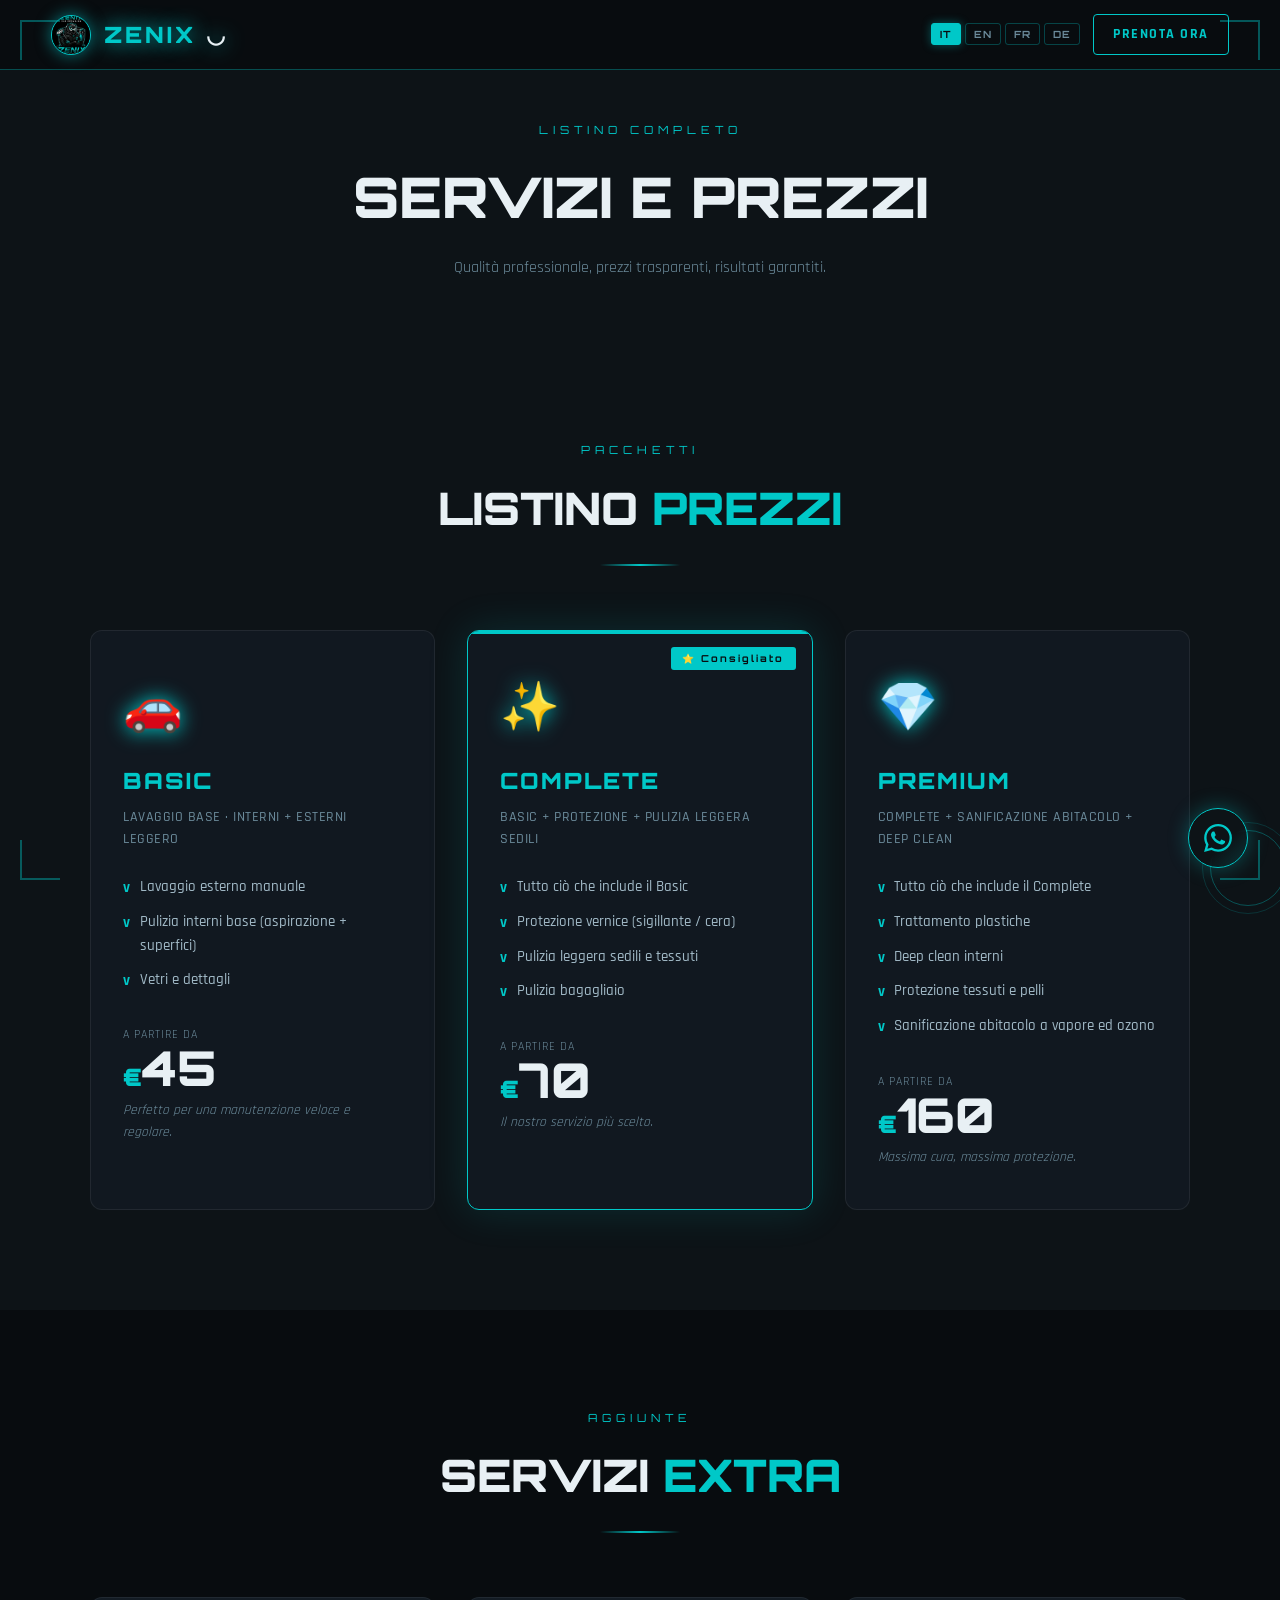
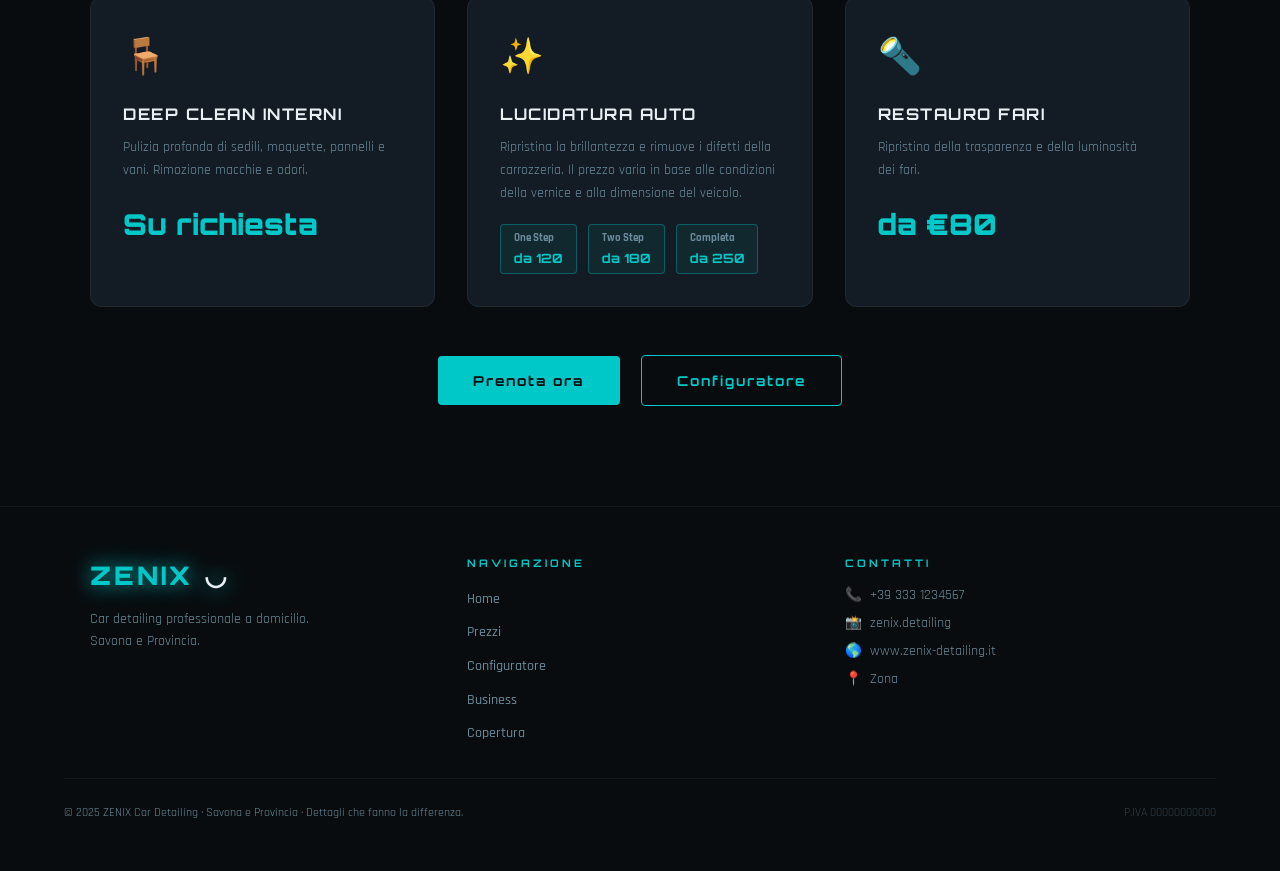
==== services.html @ 577ff181 "Add files via upload" ====
<!DOCTYPE html>
<html lang="it" id="html-root">
<head>
<meta charset="UTF-8">
<meta name="viewport" content="width=device-width, initial-scale=1.0">
<meta name="description" content="Pacchetti Basic Complete Premium di car detailing a domicilio. Lucidatura, deep clean, restauro fari.">
<title>Servizi Car Detailing &ndash; Zenix Savona</title>

<link rel="preconnect" href="https://fonts.googleapis.com">
<link rel="preconnect" href="https://fonts.gstatic.com" crossorigin>
<link href="https://fonts.googleapis.com/css2?family=Orbitron:wght@400;700;900&family=Rajdhani:wght@400;500;600;700&display=swap" rel="stylesheet">

<link rel="stylesheet" href="style.css">
</head>
<body>

<canvas id="particles"></canvas>

<!-- Mobile menu -->
<div class="mob-menu" id="mob-menu" role="dialog" aria-modal="true">
  <div class="mob-menu-grid"></div>
  <div class="mob-scanline"></div>
  <div class="mob-menu-corner tl"></div><div class="mob-menu-corner tr"></div>
  <div class="mob-menu-corner bl"></div><div class="mob-menu-corner br"></div>
  <ul class="mob-nav">
    <li><a href="index.html" class="" onclick="navTo(event,'index.html',closeMobMenu)"><span class="mn-icon">&#127968;</span><span data-i18n="nav_home">Home</span></a></li>
    <li><a href="services.html" class="active-page" onclick="navTo(event,'services.html',closeMobMenu)"><span class="mn-icon">&#128663;</span><span data-i18n="nav_prezzi">Servizi</span></a></li>
    <li><a href="configurator.html" class="" onclick="navTo(event,'configurator.html',closeMobMenu)"><span class="mn-icon">&#129714;</span><span data-i18n="nav_cfg">Configuratore</span></a></li>
    <li><a href="business.html" class="" onclick="navTo(event,'business.html',closeMobMenu)"><span class="mn-icon">&#127976;</span><span data-i18n="nav_biz">Business</span></a></li>
    <li><a href="coverage.html" class="" onclick="navTo(event,'coverage.html',closeMobMenu)"><span class="mn-icon">&#128225;</span><span data-i18n="nav_cov">Copertura</span></a></li>    <li><a href="index.html#prenota" onclick="closeMobMenu()"><span class="mn-icon">&#128197;</span><span data-i18n="nav_prenota">Prenota</span></a></li>
  </ul>
</div>

<!-- WhatsApp float -->
<div class="wa-float" id="wa-float">
  <div class="wa-card" id="wa-card">
    <div class="wa-card-title" data-i18n="wa_title">&#128172; Richiedi Preventivo</div>
    <div class="wa-card-item"><span class="icon">&#9889;</span> <span data-i18n="wa_item1">Risposta entro pochi minuti</span></div>
    <div class="wa-card-item"><span class="icon">&#128205;</span> <span data-i18n="wa_item2">Servizio a domicilio</span></div>
    <div class="wa-card-item"><span class="icon">&#128737;</span> <span data-i18n="wa_item3">Professionisti certificati</span></div>
    <button class="wa-card-cta" onclick="openWhatsApp()" data-i18n="wa_cta">APRI WHATSAPP</button>
  </div>
  <div class="wa-ring wa-ring-1"></div>
  <div class="wa-ring wa-ring-2"></div>
  <div class="wa-btn" id="wa-btn" onclick="openWhatsApp()" title="WhatsApp">
    <svg viewBox="0 0 24 24"><path d="M17.472 14.382c-.297-.149-1.758-.867-2.03-.967-.273-.099-.471-.148-.67.15-.197.297-.767.966-.94 1.164-.173.199-.347.223-.644.075-.297-.15-1.255-.463-2.39-1.475-.883-.788-1.48-1.761-1.653-2.059-.173-.297-.018-.458.13-.606.134-.133.298-.347.446-.52.149-.174.198-.298.298-.497.099-.198.05-.371-.025-.52-.075-.149-.669-1.612-.916-2.207-.242-.579-.487-.5-.669-.51-.173-.008-.371-.01-.57-.01-.198 0-.52.074-.792.372-.272.297-1.04 1.016-1.04 2.479 0 1.462 1.065 2.875 1.213 3.074.149.198 2.096 3.2 5.077 4.487.709.306 1.262.489 1.694.625.712.227 1.36.195 1.871.118.571-.085 1.758-.719 2.006-1.413.248-.694.248-1.289.173-1.413-.074-.124-.272-.198-.57-.347m-5.421 7.403h-.004a9.87 9.87 0 01-5.031-1.378l-.361-.214-3.741.982.998-3.648-.235-.374a9.86 9.86 0 01-1.51-5.26c.001-5.45 4.436-9.884 9.888-9.884 2.64 0 5.122 1.03 6.988 2.898a9.825 9.825 0 012.893 6.994c-.003 5.45-4.437 9.884-9.885 9.884m8.413-18.297A11.815 11.815 0 0012.05 0C5.495 0 .16 5.335.157 11.892c0 2.096.547 4.142 1.588 5.945L.057 24l6.305-1.654a11.882 11.882 0 005.683 1.448h.005c6.554 0 11.89-5.335 11.893-11.893a11.821 11.821 0 00-3.48-8.413Z"/></svg>
  </div>
</div>

<!-- Page transition -->
<div class="page-transition" id="page-transition"></div>

<!-- Admin secret modal -->
<div class="admin-modal-overlay" id="admin-modal">
  <div class="admin-modal-wrap"><div class="admin-modal">
    <button class="admin-modal-close" onclick="closeAdminModal()">&#x2715;</button>
    <h3 data-i18n="admin_modal_title">Area Riservata</h3>
    <p data-i18n="admin_modal_desc">Inserisci la password per accedere.</p>
    <input type="password" id="admin-pwd-input" data-i18n-ph="admin_modal_pwd" placeholder="Password"
      onkeydown="if(event.key==='Enter')checkAdminPwd()">
    <div class="admin-modal-btns">
      <button class="btn-primary" onclick="checkAdminPwd()" data-i18n="admin_modal_btn">ACCEDI</button>
      <button class="btn-outline" onclick="closeAdminModal()" data-i18n="admin_modal_cancel">Annulla</button>
    </div>
  </div></div>
</div>

<!-- Nav -->
<nav id="navbar">
  <div style="display:flex;align-items:center;gap:.5rem;flex-shrink:0">
    <img src="[data-uri]" class="nav-mascot" alt="Zenix">
    <a href="index.html" class="nav-logo" onclick="navTo(event,'index.html')">ZENIX<span> &#9697;</span></a>
  </div>
  <div class="nav-right">
    <div class="lang-selector">
      <button class="lang-btn" onclick="setLang('it')" id="lang-it">IT</button>
      <button class="lang-btn" onclick="setLang('en')" id="lang-en">EN</button>
      <button class="lang-btn" onclick="setLang('fr')" id="lang-fr">FR</button>
      <button class="lang-btn" onclick="setLang('de')" id="lang-de">DE</button>
    </div>
    <button class="hamburger" id="hamburger-btn" aria-label="Menu" onclick="toggleMobMenu()">
      <span></span><span></span><span></span>
    </button>
    <a href="index.html#prenota" class="nav-cta" id="nav-book-btn" data-i18n="nav_book_btn">Prenota</a>
  </div>
</nav>
<section class="page-hero"><div>
  <p class="section-eyebrow" data-i18n="svc_hero_eyebrow">Listino Completo</p>
  <h1 class="page-hero-title" data-i18n="svc_hero_title">SERVIZI <span>&amp; PREZZI</span></h1>
  <p class="page-hero-sub" data-i18n="svc_hero_sub">Qualita professionale, prezzi trasparenti, risultati garantiti.</p>
</div></section>
<section style="background:var(--dark);position:relative;z-index:1;padding:100px 5%">
  <div class="section-header reveal"><p class="section-eyebrow" data-i18n="sec_packages">Pacchetti</p>
    <h2 class="section-title" data-i18n="sec_listino">LISTINO <span>PREZZI</span></h2><div class="section-line"></div></div>
  <div class="packages-grid">
    <div class="pkg-card reveal"><span class="pkg-icon">🚗</span>
      <div class="pkg-name" data-i18n="pkg_name_basic">BASIC</div>
      <div class="pkg-desc" data-i18n="pkg_desc_basic">Lavaggio base</div>
      <ul class="pkg-features">
        <li data-i18n="pkg_feat_basic_1">Lavaggio esterno manuale</li>
        <li data-i18n="pkg_feat_basic_2">Pulizia interni base</li>
        <li data-i18n="pkg_feat_basic_3">Vetri e dettagli</li>
      </ul>
      <div class="pkg-from" data-i18n="pkg_from">A partire da</div>
      <div class="pkg-price"><span>€</span>45</div>
      <div class="pkg-tagline" data-i18n="pkg_tagline_basic">Manutenzione veloce e regolare.</div>
    </div>
    <div class="pkg-card featured reveal"><span class="feat-badge" data-i18n="pkg_badge_featured">Consigliato</span>
      <span class="pkg-icon">✨</span>
      <div class="pkg-name" data-i18n="pkg_name_complete">COMPLETE</div>
      <div class="pkg-desc" data-i18n="pkg_desc_complete">Basic + Protezione + Sedili</div>
      <ul class="pkg-features">
        <li data-i18n="pkg_feat_complete_1">Tutto il Basic</li>
        <li data-i18n="pkg_feat_complete_2">Protezione vernice</li>
        <li data-i18n="pkg_feat_complete_3">Pulizia sedili leggera</li>
        <li data-i18n="pkg_feat_complete_4">Pulizia bagagliaio</li>
      </ul>
      <div class="pkg-from" data-i18n="pkg_from">A partire da</div>
      <div class="pkg-price"><span>€</span>70</div>
      <div class="pkg-tagline" data-i18n="pkg_tagline_complete">Il piu scelto.</div>
    </div>
    <div class="pkg-card reveal"><span class="pkg-icon">💎</span>
      <div class="pkg-name" data-i18n="pkg_name_premium">PREMIUM</div>
      <div class="pkg-desc" data-i18n="pkg_desc_premium">Complete + Deep clean + Ozono</div>
      <ul class="pkg-features">
        <li data-i18n="pkg_feat_premium_1">Tutto il Complete</li>
        <li data-i18n="pkg_feat_premium_2">Trattamento plastiche</li>
        <li data-i18n="pkg_feat_premium_3">Deep clean interni</li>
        <li data-i18n="pkg_feat_premium_4">Protezione tessuti e pelli</li>
        <li data-i18n="pkg_feat_premium_5">Sanificazione ozono</li>
      </ul>
      <div class="pkg-from" data-i18n="pkg_from">A partire da</div>
      <div class="pkg-price"><span>€</span>160</div>
      <div class="pkg-tagline" data-i18n="pkg_tagline_premium">Massima cura, massima protezione.</div>
    </div>
  </div>
</section>
<section style="background:var(--black);position:relative;z-index:1;padding:100px 5%">
  <div class="section-header reveal"><p class="section-eyebrow" data-i18n="sec_extras">Aggiunte</p>
    <h2 class="section-title" data-i18n="sec_extra_title">SERVIZI <span>EXTRA</span></h2><div class="section-line"></div></div>
  <div class="extras-grid">
    <div class="extra-card reveal"><span class="extra-icon">🪑</span>
      <div class="extra-name" data-i18n="extra_card_name_deep">DEEP CLEAN INTERNI</div>
      <div class="extra-desc" data-i18n="extra_card_desc_deep">Pulizia profonda sedili, moquette, pannelli. Rimozione macchie e odori.</div>
      <div class="extra-price-single" data-i18n="extra_card_price_deep">Su richiesta</div>
    </div>
    <div class="extra-card reveal"><span class="extra-icon">✨</span>
      <div class="extra-name" data-i18n="extra_card_name_luc">LUCIDATURA AUTO</div>
      <div class="extra-desc" data-i18n="extra_card_desc_luc">Ripristina brillantezza e rimuove difetti carrozzeria.</div>
      <div class="extra-tiers">
        <div class="tier-pill"><span class="tier-label" data-i18n="extra_tier_one">One Step</span>da 120</div>
        <div class="tier-pill"><span class="tier-label" data-i18n="extra_tier_two">Two Step</span>da 180</div>
        <div class="tier-pill"><span class="tier-label" data-i18n="extra_tier_full">Completa</span>da 250</div>
      </div>
    </div>
    <div class="extra-card reveal"><span class="extra-icon">🔦</span>
      <div class="extra-name" data-i18n="extra_card_name_fari">RESTAURO FARI</div>
      <div class="extra-desc" data-i18n="extra_card_desc_fari">Ripristino trasparenza e luminosita dei fari.</div>
      <div class="extra-price-single" style="color:var(--teal)" data-i18n="extra_card_price_fari">da 80</div>
    </div>
  </div>
  <div style="text-align:center;margin-top:3rem">
    <a href="index.html#prenota" class="btn-primary" onclick="navTo(event,'index.html')" data-i18n="nav_book_btn">Prenota Ora</a>
    <a href="configurator.html" class="btn-outline" onclick="navTo(event,'configurator.html')" style="margin-left:1rem" data-i18n="nav_cfg">Configuratore</a>
  </div>
</section>

<footer>
  <div class="footer-inner">
    <div class="footer-brand">
      <a href="index.html" class="nav-logo" id="footer-logo-trigger">ZENIX <span>&#9697;</span></a>
      <p data-i18n="footer_brand_desc">Car detailing professionale a domicilio. Savona e Provincia.</p>
    </div>
    <div class="footer-nav">
      <h4 data-i18n="footer_nav_title">Navigazione</h4>
      <ul>
        <li><a href="index.html"><span data-i18n="nav_home">Home</span></a></li>
        <li><a href="services.html"><span data-i18n="nav_prezzi">Servizi</span></a></li>
        <li><a href="configurator.html"><span data-i18n="nav_cfg">Configuratore</span></a></li>
        <li><a href="business.html"><span data-i18n="nav_biz">Business</span></a></li>
        <li><a href="coverage.html"><span data-i18n="nav_cov">Copertura</span></a></li>      </ul>
    </div>
    <div class="footer-contact">
      <h4 data-i18n="footer_contact_title">Contatti</h4>
      <div class="footer-contact-item">&#128222; <a href="tel:+393331234567">+39 333 1234567</a></div>
      <div class="footer-contact-item">&#128248; <a href="#">zenix.detailing</a></div>
      <div class="footer-contact-item">&#127758; <a href="#">www.zenix-detailing.it</a></div>
      <div class="footer-contact-item">&#128205; <span data-i18n="contact_zona">Savona e Provincia</span></div>
    </div>
  </div>
  <div class="footer-bottom">
    <p class="footer-copy" data-i18n="footer_text">&#169; 2026 <span>ZENIX Car Detailing</span> &middot; Savona e Provincia &middot; Dettagli che fanno la differenza.</p>
    <p style="font-size:.72rem;color:rgba(107,138,154,0.4)">P.IVA 00000000000</p>
  </div>
</footer>
<script src="app.js" defer></script>
<script>
document.addEventListener('DOMContentLoaded', function() {
  zenixInit();
});
</script>
</body>
</html>
---- style.css ----
/* ============================================================
   ZENIX CAR DETAILING — style.css
   Foglio di stile unico per l'intero sito.

   INDICE SEZIONI:
   1. VARIABILI       — palette colori, custom properties
   2. BASE            — reset, body, elementi globali
   3. LAYOUT          — navbar, sezioni, footer, struttura pagina
   4. COMPONENTI      — bottoni, card, form, badge, WhatsApp, menu mobile
   5. ANIMAZIONI      — keyframes e transizioni
   6. HOME            — stili specifici Home (hero, perché-sceglierci, preview)
   7. CONFIGURATORE   — stili specifici del configuratore preventivo
   8. BUSINESS        — stili specifici business partnership
   9. COPERTURA       — stili specifici radar copertura
   10. ADMIN          — stili specifici pannello amministrativo
   11. RESPONSIVE     — media query (sempre per ultimo per la cascata)
   ============================================================ */


/* ============================================================
   SEZIONE 1. VARIABILI
   ============================================================ */
/**
 * variables.css — Design tokens Zenix Car Detailing
 * Palette cyber-luxury: nero profondo + accenti teal/cyan
 */

:root {
  /* ── Colori base ── */
  --black:       #080c0f;
  --dark:        #0d1317;
  --card:        #111820;
  --card2:       #131c24;

  /* ── Teal accent ── */
  --teal:        #00c8c8;
  --teal-dim:    #009999;
  --teal-glow:   rgba(0, 200, 200, 0.18);
  --teal-border: rgba(0, 200, 200, 0.35);

  /* ── Testo ── */
  --white:  #e8f0f4;
  --muted:  #6b8a9a;
  --accent: #00e5ff;
  --gold:   #ffc857;
}


/* ============================================================
   SEZIONE 2. BASE
   ============================================================ */
/**
 * base.css — Reset, body, tipografia base
 */

*, *::before, *::after {
  box-sizing: border-box;
  margin: 0;
  padding: 0;
}

html { scroll-behavior: smooth; }

body {
  background: var(--black);
  color: var(--white);
  font-family: 'Rajdhani', sans-serif;
  font-size: 17px;
  line-height: 1.6;
  overflow-x: hidden;
}

/* Canvas particelle */
#particles {
  position: fixed;
  inset: 0;
  z-index: 0;
  pointer-events: none;
}


/* ============================================================
   SEZIONE 3. LAYOUT
   ============================================================ */
/**
 * layout.css — Navbar, sezioni, footer, struttura pagina
 */

/* ── Navbar ──────────────────────────────────────────────────────────── */
nav {
  position: fixed; top: 0; left: 0; right: 0;
  z-index: 100;
  display: flex; align-items: center; justify-content: space-between;
  padding: 0 4%;
  height: 70px;
  background: rgba(8, 12, 15, 0.88);
  backdrop-filter: blur(14px);
  border-bottom: 1px solid var(--teal-border);
  transition: background .3s;
  box-sizing: border-box;
  gap: .5rem;
}
nav.scrolled { background: rgba(8, 12, 15, 0.98); }

.nav-logo {
  font-family: 'Orbitron', monospace;
  font-size: 1.4rem; font-weight: 900;
  color: var(--teal); letter-spacing: 3px;
  text-shadow: 0 0 20px var(--teal);
  text-decoration: none; flex-shrink: 0;
}
.nav-logo span { color: var(--white); }

.nav-mascot {
  width: 40px; height: 40px;
  border-radius: 50%;
  border: 1.5px solid var(--teal);
  object-fit: cover;
  filter: drop-shadow(0 0 8px rgba(0, 200, 200, 0.6));
  margin-right: .3rem;
}

.nav-right {
  display: flex; align-items: center;
  gap: .4rem; flex-shrink: 0;
}

.lang-selector {
  display: flex; align-items: center;
  gap: .25rem; margin-right: .4rem; flex-shrink: 0;
}
.lang-btn {
  background: transparent;
  border: 1px solid rgba(0, 200, 200, 0.3);
  color: var(--muted);
  font-family: 'Orbitron', monospace;
  font-size: .62rem; font-weight: 700;
  letter-spacing: 1px; padding: .25rem .5rem;
  border-radius: 3px; cursor: pointer;
  transition: all .2s; text-transform: uppercase;
}
.lang-btn:hover, .lang-btn.active {
  background: var(--teal); color: var(--black);
  border-color: var(--teal);
  box-shadow: 0 0 10px rgba(0, 200, 200, 0.4);
}

.nav-cta {
  background: transparent;
  border: 1.5px solid var(--teal);
  color: var(--teal);
  padding: .5rem 1.2rem; border-radius: 4px;
  font-family: 'Rajdhani', sans-serif;
  font-weight: 700; font-size: .9rem;
  letter-spacing: 1.5px; text-transform: uppercase;
  cursor: pointer; transition: all .25s;
  text-decoration: none; display: inline-block;
  white-space: nowrap;
}
.nav-cta:hover {
  background: var(--teal); color: var(--black);
  box-shadow: 0 0 24px var(--teal);
}

/* ── Sezioni ──────────────────────────────────────────────────────────── */
section {
  position: relative; z-index: 1;
  padding: 100px 5%;
}

.section-header { text-align: center; margin-bottom: 4rem; }

.section-eyebrow {
  font-family: 'Orbitron', monospace;
  font-size: .7rem; letter-spacing: 5px;
  color: var(--teal); text-transform: uppercase;
  margin-bottom: .8rem;
}

.section-title {
  font-family: 'Orbitron', monospace;
  font-size: clamp(1.8rem, 4vw, 2.8rem);
  font-weight: 900; color: var(--white);
}
.section-title span { color: var(--teal); }

.section-line {
  width: 80px; height: 2px;
  background: linear-gradient(90deg, transparent, var(--teal), transparent);
  margin: 1.2rem auto 0;
}

/* Page hero (pagine interne) */
.page-hero {
  min-height: 38vh;
  display: flex; align-items: center; justify-content: center;
  text-align: center; padding: 120px 5% 60px;
  background: var(--dark); position: relative; z-index: 1;
}
.page-hero-title {
  font-family: 'Orbitron', monospace;
  font-size: clamp(2rem, 5vw, 3.5rem);
  font-weight: 900; color: var(--white); margin-bottom: .8rem;
}
.page-hero-title span { color: var(--teal); }
.page-hero-sub {
  color: var(--muted); font-size: 1rem;
  max-width: 500px; margin: 0 auto;
}

/* ── Footer ───────────────────────────────────────────────────────────── */
footer {
  background: var(--black);
  border-top: 1px solid rgba(255, 255, 255, 0.05);
  padding: 3rem 5%; position: relative; z-index: 1;
}
.footer-inner {
  max-width: 1100px; margin: 0 auto;
  display: grid;
  grid-template-columns: repeat(auto-fit, minmax(200px, 1fr));
  gap: 2rem; margin-bottom: 2rem;
}
.footer-brand p {
  color: var(--muted); font-size: .85rem;
  line-height: 1.6; max-width: 260px;
}
.footer-nav h4, .footer-contact h4 {
  font-family: 'Orbitron', monospace;
  font-size: .65rem; font-weight: 700;
  letter-spacing: 3px; color: var(--teal);
  text-transform: uppercase; margin-bottom: .8rem;
}
.footer-nav ul { list-style: none; display: flex; flex-direction: column; gap: .4rem; }
.footer-nav ul a {
  color: var(--muted); text-decoration: none;
  font-size: .88rem; font-weight: 500; transition: color .2s;
}
.footer-nav ul a:hover { color: var(--teal); }
.footer-contact-item {
  display: flex; align-items: center; gap: .5rem;
  font-size: .85rem; color: var(--muted); margin-bottom: .4rem;
}
.footer-contact-item a {
  color: var(--muted); text-decoration: none; transition: color .2s;
}
.footer-contact-item a:hover { color: var(--teal); }
.footer-bottom {
  border-top: 1px solid rgba(255, 255, 255, 0.05);
  padding-top: 1.5rem;
  display: flex; justify-content: space-between;
  align-items: center; flex-wrap: wrap; gap: .5rem;
}
.footer-copy { font-size: .78rem; color: var(--muted); }
.footer-copy span { color: var(--teal); }


/* ============================================================
   SEZIONE 4. COMPONENTI
   ============================================================ */
/**
 * components.css — Componenti UI riutilizzabili
 */

/* ── Bottoni ─────────────────────────────────────────────────────────── */
.btn-primary {
  background: var(--teal); color: var(--black);
  border: none; padding: .85rem 2.2rem;
  border-radius: 4px; font-family: 'Orbitron', monospace;
  font-weight: 700; font-size: .85rem; letter-spacing: 2px;
  cursor: pointer; transition: all .25s;
  text-decoration: none; display: inline-block;
}
.btn-primary:hover { box-shadow: 0 0 30px var(--teal); transform: translateY(-2px); }

.btn-outline {
  background: transparent; color: var(--teal);
  border: 1.5px solid var(--teal); padding: .85rem 2.2rem;
  border-radius: 4px; font-family: 'Orbitron', monospace;
  font-weight: 700; font-size: .85rem; letter-spacing: 2px;
  cursor: pointer; transition: all .25s;
  text-decoration: none; display: inline-block;
}
.btn-outline:hover { background: rgba(0, 200, 200, 0.1); transform: translateY(-2px); }

/* ── Card base ───────────────────────────────────────────────────────── */
.reveal {
  opacity: 0; transform: translateY(40px);
  transition: opacity .7s ease, transform .7s ease;
}
.reveal.visible { opacity: 1; transform: none; }

/* ── Badge ───────────────────────────────────────────────────────────── */
.badge {
  display: flex; align-items: center; gap: .5rem;
  background: rgba(0, 200, 200, 0.06);
  border: 1px solid var(--teal-border);
  padding: .45rem 1rem; border-radius: 4px;
  font-size: .85rem; font-weight: 600;
  color: var(--teal); letter-spacing: 1px;
}

/* ── Pacchetti ───────────────────────────────────────────────────────── */
.packages-grid {
  display: grid;
  grid-template-columns: repeat(auto-fit, minmax(280px, 1fr));
  gap: 2rem; max-width: 1100px; margin: 0 auto;
}
.pkg-card {
  background: var(--card);
  border: 1px solid rgba(255, 255, 255, 0.07);
  border-radius: 12px; padding: 2.5rem 2rem;
  position: relative; overflow: hidden; transition: all .35s;
}
.pkg-card::before {
  content: ''; position: absolute; top: 0; left: 0; right: 0; height: 3px;
  background: var(--teal); opacity: 0; transition: opacity .3s;
}
.pkg-card:hover { transform: translateY(-6px); border-color: var(--teal-border); box-shadow: 0 20px 60px rgba(0,200,200,0.1); }
.pkg-card:hover::before, .pkg-card.featured::before { opacity: 1; }
.pkg-card.featured { border-color: var(--teal); box-shadow: 0 0 40px rgba(0,200,200,0.15); }
.pkg-icon { font-size: 3rem; margin-bottom: 1rem; display: block; filter: drop-shadow(0 0 10px var(--teal)); }
.pkg-name { font-family: 'Orbitron', monospace; font-size: 1.4rem; font-weight: 900; color: var(--teal); margin-bottom: .5rem; letter-spacing: 2px; }
.pkg-desc { font-size: .85rem; color: var(--muted); font-weight: 500; letter-spacing: .5px; margin-bottom: 1.5rem; text-transform: uppercase; }
.pkg-features { list-style: none; margin-bottom: 2rem; display: flex; flex-direction: column; gap: .6rem; }
.pkg-features li { display: flex; align-items: flex-start; gap: .6rem; font-size: .95rem; color: #a0b8c5; font-weight: 500; }
.pkg-features li::before { content: 'v'; color: var(--teal); font-weight: 700; flex-shrink: 0; margin-top: 1px; }
.pkg-from { font-size: .75rem; color: var(--muted); text-transform: uppercase; letter-spacing: 1px; }
.pkg-price { font-family: 'Orbitron', monospace; font-size: 3rem; font-weight: 900; color: var(--white); line-height: 1; }
.pkg-price span { font-size: 1.5rem; color: var(--teal); }
.pkg-tagline { font-size: .85rem; color: var(--muted); margin-top: .5rem; font-style: italic; }
.feat-badge {
  position: absolute; top: 1rem; right: 1rem;
  background: var(--teal); color: var(--black);
  font-family: 'Orbitron', monospace; font-size: .6rem;
  font-weight: 700; letter-spacing: 2px;
  padding: .25rem .7rem; border-radius: 3px;
}

/* ── Extra ───────────────────────────────────────────────────────────── */
.extras-grid {
  display: grid; grid-template-columns: repeat(auto-fit, minmax(300px, 1fr));
  gap: 2rem; max-width: 1100px; margin: 0 auto;
}
.extra-card {
  background: var(--card2); border: 1px solid rgba(255,255,255,0.06);
  border-radius: 12px; padding: 2rem; transition: all .3s;
}
.extra-card:hover { border-color: var(--teal-border); transform: translateY(-4px); }
.extra-icon { font-size: 2.2rem; margin-bottom: 1rem; display: block; }
.extra-name { font-family: 'Orbitron', monospace; font-size: 1rem; font-weight: 700; color: var(--white); letter-spacing: 1.5px; margin-bottom: .5rem; }
.extra-desc { font-size: .9rem; color: var(--muted); margin-bottom: 1.2rem; }
.extra-tiers { display: flex; gap: .7rem; flex-wrap: wrap; }
.tier-pill { background: rgba(0,200,200,0.07); border: 1px solid var(--teal-border); border-radius: 4px; padding: .3rem .8rem; font-size: .8rem; font-weight: 700; color: var(--teal); font-family: 'Orbitron', monospace; }
.tier-label { color: var(--muted); font-size: .7rem; display: block; font-family: 'Rajdhani', sans-serif; }
.extra-price-single { font-family: 'Orbitron', monospace; font-size: 1.8rem; font-weight: 900; color: var(--teal); }

/* ── Form prenotazione ───────────────────────────────────────────────── */
.booking-wrapper { max-width: 860px; margin: 0 auto; }
.booking-form {
  background: var(--card); border: 1px solid var(--teal-border);
  border-radius: 16px; padding: 3rem;
  box-shadow: 0 0 60px rgba(0,200,200,0.08);
}
.hotel-banner {
  background: linear-gradient(135deg, rgba(0,200,200,0.12), rgba(0,200,200,0.04));
  border: 1px solid var(--teal); border-radius: 10px;
  padding: 1.2rem 1.5rem; margin-bottom: 2rem;
  display: flex; align-items: center; gap: 1rem;
}
.hotel-banner-icon { font-size: 2rem; flex-shrink: 0; }
.hotel-banner-text strong { color: var(--teal); font-family: 'Orbitron', monospace; font-size: .85rem; }
.hotel-banner-text p { color: var(--muted); font-size: .85rem; margin-top: .2rem; }
.form-grid { display: grid; grid-template-columns: 1fr 1fr; gap: 1.2rem; }
.form-group { display: flex; flex-direction: column; gap: .4rem; }
.form-group.full { grid-column: 1 / -1; }
label { font-size: .8rem; font-weight: 700; color: var(--muted); text-transform: uppercase; letter-spacing: 1.5px; }
input, select, textarea {
  background: rgba(255,255,255,0.04);
  border: 1px solid rgba(255,255,255,0.1);
  border-radius: 6px; color: var(--white);
  font-family: 'Rajdhani', sans-serif;
  font-size: 1rem; font-weight: 500;
  padding: .75rem 1rem;
  transition: border-color .2s, box-shadow .2s;
  outline: none; width: 100%;
}
input:focus, select:focus, textarea:focus {
  border-color: var(--teal);
  box-shadow: 0 0 0 3px rgba(0,200,200,0.1);
}
select option { background: var(--dark); }
textarea { resize: vertical; min-height: 90px; }
.targa-row { position: relative; }
.targa-row input { padding-right: 110px; text-transform: uppercase; letter-spacing: 2px; font-family: 'Orbitron', monospace; font-size: .95rem; }
.discount-badge-input {
  position: absolute; right: .7rem; top: 50%;
  transform: translateY(-50%);
  background: var(--teal); color: var(--black);
  font-family: 'Orbitron', monospace;
  font-size: .65rem; font-weight: 900;
  padding: .25rem .6rem; border-radius: 3px;
  display: none;
}
.discount-msg { font-size: .82rem; color: var(--teal); font-weight: 600; margin-top: .3rem; display: none; }

/* Slot */
.slots-grid { display: flex; flex-wrap: wrap; gap: .5rem; }
.time-slot {
  background: rgba(0,200,200,0.05);
  border: 1px solid var(--teal-border);
  border-radius: 4px; padding: .4rem .9rem;
  font-family: 'Orbitron', monospace;
  font-size: .75rem; font-weight: 700;
  color: var(--teal); cursor: pointer;
  transition: all .2s; user-select: none;
}
.time-slot:hover { background: rgba(0,200,200,0.15); }
.time-slot.selected { background: var(--teal); color: var(--black); box-shadow: 0 0 14px rgba(0,200,200,0.4); }
.time-slot.booked { opacity: .35; cursor: not-allowed; border-style: dashed; background: rgba(100,100,100,0.08); color: var(--muted); }
.slots-placeholder { color: var(--muted); font-size: .9rem; font-style: italic; padding: .5rem 0; }
.no-slots-msg { color: #ff7070; font-size: .9rem; font-weight: 600; padding: .5rem 0; }

/* Riepilogo */
.booking-summary {
  background: rgba(0,200,200,0.04); border: 1px solid var(--teal-border);
  border-radius: 8px; padding: 1.2rem 1.5rem; margin-top: 1.5rem; display: none;
}
.booking-summary h4 { font-family: 'Orbitron', monospace; font-size: .8rem; color: var(--teal); letter-spacing: 2px; margin-bottom: .8rem; text-transform: uppercase; }
.summary-row { display: flex; justify-content: space-between; font-size: .9rem; font-weight: 600; color: #a0b8c5; padding: .25rem 0; border-bottom: 1px solid rgba(255,255,255,0.04); }
.summary-row:last-child { border: none; font-size: 1rem; color: var(--white); }
.summary-row .val { color: var(--teal); }
.summary-row.discount .val { color: var(--gold); }

/* Submit */
.submit-btn {
  width: 100%; margin-top: 1.5rem; padding: 1.1rem;
  background: var(--teal); color: var(--black);
  border: none; border-radius: 8px;
  font-family: 'Orbitron', monospace;
  font-weight: 900; font-size: .95rem; letter-spacing: 3px;
  cursor: pointer; transition: all .25s; text-transform: uppercase;
}
.submit-btn:hover { box-shadow: 0 0 40px var(--teal); transform: translateY(-2px); }
.submit-btn:disabled { opacity: .4; cursor: not-allowed; transform: none; box-shadow: none; }

/* Success overlay */
.success-overlay {
  display: none; position: fixed; inset: 0; z-index: 999;
  background: rgba(8,12,15,0.95);
  align-items: center; justify-content: center;
  flex-direction: column; text-align: center; padding: 2rem;
}
.success-overlay.show { display: flex; }

/* ── Modal admin segreto ─────────────────────────────────────────────── */
.admin-modal-overlay {
  display: none; position: fixed; inset: 0; z-index: 500;
  background: rgba(8,12,15,0.92); backdrop-filter: blur(10px);
  align-items: center; justify-content: center;
}
.admin-modal-overlay.show { display: flex; }
.admin-modal {
  background: var(--card); border: 1px solid var(--teal-border);
  border-radius: 16px; padding: 2.5rem; max-width: 380px; width: 90%;
  box-shadow: 0 0 60px rgba(0,200,200,0.15);
  animation: adminModalIn .3s ease;
}
.admin-modal h3 { font-family: 'Orbitron', monospace; font-size: .9rem; color: var(--teal); letter-spacing: 2px; margin-bottom: .4rem; }
.admin-modal p { color: var(--muted); font-size: .85rem; margin-bottom: 1.2rem; }
.admin-modal input { width: 100%; margin-bottom: 1rem; }
.admin-modal-btns { display: flex; gap: .6rem; }
.admin-modal-btns .btn-primary { flex: 1; text-align: center; }
.admin-modal-close { position: absolute; top: .8rem; right: .8rem; background: none; border: none; color: var(--muted); cursor: pointer; font-size: 1.2rem; }
.admin-modal-wrap { position: relative; }

/* ── WhatsApp ─────────────────────────────────────────────────────────── */
.wa-float { position: fixed; bottom: 2rem; right: 2rem; z-index: 500; pointer-events: none; }
.wa-btn {
  width: 60px; height: 60px; position: absolute; bottom: 0; right: 0;
  border-radius: 50%;
  background: linear-gradient(135deg, #0d1317 60%, rgba(0,200,200,0.18));
  border: 1.5px solid var(--teal);
  display: flex; align-items: center; justify-content: center;
  cursor: pointer; pointer-events: auto;
  box-shadow: 0 0 20px rgba(0,200,200,0.35);
  transition: transform .3s cubic-bezier(.34,1.56,.64,1), box-shadow .3s;
  overflow: hidden;
}
.wa-btn:hover { transform: scale(1.1) translateY(-2px); box-shadow: 0 0 36px rgba(0,200,200,0.65); }
.wa-btn svg { width: 28px; height: 28px; fill: var(--teal); transition: fill .3s, filter .3s; pointer-events: none; flex-shrink: 0; }
.wa-btn:hover svg { fill: #fff; filter: drop-shadow(0 0 5px var(--teal)); }
.wa-ring { position: absolute; border-radius: 50%; border: 1.5px solid rgba(0,200,200,0.35); pointer-events: none; top: 50%; left: 50%; transform: translate(-50%,-50%); }
.wa-ring-1 { width: 76px; height: 76px; animation: waPing 2s ease-out infinite; }
.wa-ring-2 { width: 92px; height: 92px; animation: waPing 2s ease-out infinite .6s; border-width: 1px; border-color: rgba(0,200,200,0.18); }
.wa-card {
  position: absolute; bottom: 70px; right: 0;
  background: rgba(13,19,23,0.97); border: 1px solid var(--teal-border);
  border-radius: 12px; padding: 1rem 1.2rem; width: 230px;
  box-shadow: 0 0 40px rgba(0,200,200,0.18);
  opacity: 0; pointer-events: none;
  transform: translateY(8px) scale(.95);
  transform-origin: bottom right;
  transition: opacity .3s, transform .35s cubic-bezier(.34,1.56,.64,1);
}
.wa-card.visible { opacity: 1; pointer-events: auto; transform: translateY(0) scale(1); }
.wa-card-title { font-family: 'Orbitron', monospace; font-size: .75rem; font-weight: 900; color: var(--teal); letter-spacing: 2px; margin-bottom: .6rem; display: flex; align-items: center; gap: .5rem; }
.wa-card-title::before { content: ''; display: inline-block; width: 8px; height: 8px; background: #25d366; border-radius: 50%; flex-shrink: 0; animation: waOnlinePulse 1.5s ease-in-out infinite; }
.wa-card-item { display: flex; align-items: center; gap: .5rem; font-size: .82rem; font-weight: 600; color: #a0b8c5; padding: .28rem 0; border-bottom: 1px solid rgba(255,255,255,0.05); pointer-events: none; }
.wa-card-item:last-child { border: none; }
.wa-card-item .icon { color: var(--teal); font-size: .95rem; }
.wa-card-cta { margin-top: .8rem; width: 100%; padding: .55rem; background: var(--teal); color: var(--black); border: none; border-radius: 6px; font-family: 'Orbitron', monospace; font-size: .65rem; font-weight: 900; letter-spacing: 1.5px; cursor: pointer; transition: box-shadow .2s; }
.wa-card-cta:hover { box-shadow: 0 0 18px var(--teal); }

/* ── Hamburger mobile ─────────────────────────────────────────────────── */
.hamburger { display: none; flex-direction: column; justify-content: center; gap: 5px; width: 36px; height: 36px; cursor: pointer; flex-shrink: 0; background: none; border: none; padding: 4px; }
.hamburger span { display: block; height: 2px; border-radius: 2px; background: var(--teal); transition: all .35s cubic-bezier(.77,0,.175,1); transform-origin: center; box-shadow: 0 0 6px rgba(0,200,200,0.5); }
.hamburger.open span:nth-child(1) { transform: translateY(7px) rotate(45deg); }
.hamburger.open span:nth-child(2) { opacity: 0; transform: scaleX(0); }
.hamburger.open span:nth-child(3) { transform: translateY(-7px) rotate(-45deg); }

/* Fullscreen menu */
.mob-menu { position: fixed; inset: 0; z-index: 200; display: flex; flex-direction: column; align-items: center; justify-content: center; background: rgba(8,12,15,0); backdrop-filter: blur(0px); pointer-events: none; transition: background .4s, backdrop-filter .4s; }
.mob-menu.active { background: rgba(8,12,15,0.97); backdrop-filter: blur(20px); pointer-events: auto; }
.mob-menu-grid { position: absolute; inset: 0; background-image: linear-gradient(rgba(0,200,200,0.03) 1px,transparent 1px), linear-gradient(90deg,rgba(0,200,200,0.03) 1px,transparent 1px); background-size: 40px 40px; opacity: 0; transition: opacity .4s ease .1s; }
.mob-menu.active .mob-menu-grid { opacity: 1; }
.mob-menu-corner { position: absolute; width: 40px; height: 40px; border-color: var(--teal); border-style: solid; opacity: .4; }
.mob-menu-corner.tl { top:20px; left:20px; border-width: 2px 0 0 2px; }
.mob-menu-corner.tr { top:20px; right:20px; border-width: 2px 2px 0 0; }
.mob-menu-corner.bl { bottom:20px; left:20px; border-width: 0 0 2px 2px; }
.mob-menu-corner.br { bottom:20px; right:20px; border-width: 0 2px 2px 0; }
.mob-nav { list-style: none; text-align: center; display: flex; flex-direction: column; gap: .3rem; position: relative; z-index: 2; }
.mob-nav li { opacity: 0; transform: translateY(30px); transition: opacity .4s, transform .4s; }
.mob-menu.active .mob-nav li:nth-child(1) { opacity:1;transform:none;transition-delay:.08s; }
.mob-menu.active .mob-nav li:nth-child(2) { opacity:1;transform:none;transition-delay:.13s; }
.mob-menu.active .mob-nav li:nth-child(3) { opacity:1;transform:none;transition-delay:.18s; }
.mob-menu.active .mob-nav li:nth-child(4) { opacity:1;transform:none;transition-delay:.23s; }
.mob-menu.active .mob-nav li:nth-child(5) { opacity:1;transform:none;transition-delay:.28s; }
.mob-menu.active .mob-nav li:nth-child(6) { opacity:1;transform:none;transition-delay:.33s; }
.mob-menu.active .mob-nav li:nth-child(7) { opacity:1;transform:none;transition-delay:.38s; }
.mob-menu.active .mob-nav li:nth-child(8) { opacity:1;transform:none;transition-delay:.43s; }
.mob-nav a { display: flex; align-items: center; justify-content: center; gap: .8rem; padding: .65rem 2rem; border-radius: 6px; text-decoration: none; font-family: 'Orbitron', monospace; font-weight: 700; font-size: .9rem; letter-spacing: 2px; text-transform: uppercase; color: rgba(255,255,255,0.6); transition: all .25s; border: 1px solid transparent; }
.mob-nav a:hover, .mob-nav a.active-page { color: var(--teal); border-color: var(--teal-border); background: rgba(0,200,200,0.06); }
.mob-nav a .mn-icon { font-size: 1.1rem; width: 24px; text-align: center; }
.mob-scanline { position: absolute; left: 0; right: 0; height: 2px; background: linear-gradient(90deg,transparent,var(--teal),transparent); opacity: 0; animation: scanline 4s linear infinite; pointer-events: none; }

/* Page transition */
.page-transition { position: fixed; inset: 0; z-index: 999; background: var(--black); pointer-events: none; opacity: 0; transition: opacity .3s; }
.page-transition.fade-out { opacity: 1; }


/* ============================================================
   SEZIONE 5. ANIMAZIONI
   ============================================================ */
/**
 * animations.css — Tutte le animazioni e keyframes Zenix
 */

/* ── Animazioni globali ──────────────────────────────────────────────── */
@keyframes fadeUp {
  from { opacity: 0; transform: translateY(30px); }
  to   { opacity: 1; transform: translateY(0); }
}

@keyframes bounceIn {
  0%   { transform: scale(0); }
  70%  { transform: scale(1.2); }
  100% { transform: scale(1); }
}

@keyframes gridPulse {
  0%, 100% { opacity: .4; }
  50%       { opacity: 1; }
}

@keyframes glowPulse {
  0%, 100% { opacity: .5; transform: translate(-50%, -50%) scale(1); }
  50%       { opacity: 1;  transform: translate(-50%, -50%) scale(1.1); }
}

@keyframes mascotFloat {
  0%, 100% { transform: translateY(0); }
  50%       { transform: translateY(-18px); }
}
@keyframes mascotEntry {
  from { opacity: 0; transform: translateX(60px); }
  to   { opacity: 1; transform: translateX(0); }
}

/* ── WhatsApp ────────────────────────────────────────────────────────── */
@keyframes waPing {
  0%   { transform: translate(-50%, -50%) scale(1);    opacity: .8; }
  100% { transform: translate(-50%, -50%) scale(1.55); opacity: 0;  }
}
@keyframes waOnlinePulse {
  0%, 100% { box-shadow: 0 0 4px #25d366; }
  50%       { box-shadow: 0 0 12px #25d366; }
}

/* ── Admin modal ─────────────────────────────────────────────────────── */
@keyframes adminModalIn {
  from { opacity: 0; transform: scale(.9) translateY(-20px); }
  to   { opacity: 1; transform: none; }
}

/* ── Menu mobile scan-line ───────────────────────────────────────────── */
@keyframes scanline {
  0%   { top: -2px;   opacity: 0; }
  5%   {              opacity: .6; }
  95%  {              opacity: .6; }
  100% { top: 100%;  opacity: 0; }
}

/* ── Elite club tier badges ──────────────────────────────────────────── */
@keyframes badgeFloat {
  0%, 100% { transform: translateY(0); }
  50%       { transform: translateY(-5px); }
}

/* ── Radar HQ pulse ──────────────────────────────────────────────────── */
@keyframes dotPulse {
  0%, 100% { box-shadow: 0 0 8px var(--teal),  0 0 16px rgba(0,200,200,0.3); }
  50%       { box-shadow: 0 0 20px var(--teal), 0 0 40px rgba(0,200,200,0.6); }
}
@keyframes hqPulse {
  0%, 100% { transform: scale(1); }
  50%       { transform: scale(1.2); }
}

/* ── Hero entry animations ───────────────────────────────────────────── */
.hero-eyebrow { opacity: 0; animation: fadeUp .8s .2s forwards; }
.hero-title   { opacity: 0; animation: fadeUp .8s .4s forwards; }
.hero-sub     { opacity: 0; animation: fadeUp .8s .6s forwards; }
.hero-badges  { opacity: 0; animation: fadeUp .8s .7s forwards; }
.hero-btns    { opacity: 0; animation: fadeUp .8s .8s forwards; }

.mascot-hero {
  opacity: 0;
  animation:
    mascotFloat 5s ease-in-out infinite,
    mascotEntry 1s 1s forwards;
}


/* ============================================================
   SEZIONE 6. HOME
   ============================================================ */
#hero{min-height:100vh;display:flex;align-items:center;justify-content:center;
    text-align:center;padding:120px 5% 80px;overflow:hidden;position:relative;z-index:1}

.hero-grid-bg{position:absolute;inset:0;background-image:
    linear-gradient(rgba(0,200,200,0.04) 1px,transparent 1px),
    linear-gradient(90deg,rgba(0,200,200,0.04) 1px,transparent 1px);
    background-size:60px 60px;animation:gridPulse 8s ease-in-out infinite}

.hero-glow{position:absolute;width:600px;height:600px;border-radius:50%;
    background:radial-gradient(circle,rgba(0,200,200,0.12) 0%,transparent 70%);
    top:50%;left:50%;transform:translate(-50%,-50%);
    animation:glowPulse 4s ease-in-out infinite;pointer-events:none}

.hero-content{position:relative;z-index:2;max-width:800px}

.hero-title .teal{color:var(--teal)}

.why-grid{display:grid;grid-template-columns:repeat(auto-fit,minmax(220px,1fr));
    gap:1.5rem;max-width:1000px;margin:0 auto}

.why-card{background:var(--card);border:1px solid rgba(255,255,255,0.06);border-radius:12px;
    padding:2rem;transition:all .3s}

.why-card:hover{border-color:var(--teal-border);transform:translateY(-4px)}

.why-icon{font-size:2.2rem;margin-bottom:1rem;display:block}

.why-title{font-family:'Orbitron',monospace;font-size:.85rem;font-weight:700;
    color:var(--teal);letter-spacing:1.5px;margin-bottom:.5rem}

.why-desc{font-size:.9rem;color:var(--muted);line-height:1.6}

.preview-grid{display:grid;grid-template-columns:repeat(auto-fit,minmax(240px,1fr));
    gap:1.5rem;max-width:960px;margin:0 auto 2.5rem}

.preview-card{background:var(--card);border:1px solid rgba(255,255,255,0.07);
    border-radius:12px;padding:2rem;text-align:center;transition:all .3s}

.preview-card:hover{border-color:var(--teal-border);transform:translateY(-4px)}

.preview-card.featured{border-color:var(--teal);box-shadow:0 0 30px rgba(0,200,200,0.12)}

.preview-card .pkg-name{font-family:'Orbitron',monospace;font-size:1.1rem;
    font-weight:900;color:var(--teal);letter-spacing:2px;margin-bottom:.4rem}

.preview-card .pkg-price{font-family:'Orbitron',monospace;font-size:2rem;font-weight:900;color:var(--white)}

.preview-card .pkg-price span{font-size:1.2rem;color:var(--teal)}

.preview-card .pkg-from{font-size:.72rem;color:var(--muted);text-transform:uppercase;
    letter-spacing:1px;margin-bottom:.3rem}

.preview-card .pkg-tag{font-size:.8rem;color:var(--muted);margin-top:.6rem}

.biz-preview-inner{display:grid;grid-template-columns:1fr 1fr;gap:3rem;
    align-items:center;max-width:1000px;margin:0 auto}

.biz-preview-text h2{font-family:'Orbitron',monospace;font-size:clamp(1.4rem,3vw,2rem);
    font-weight:900;color:var(--white);margin-bottom:1rem}

.biz-preview-text h2 span{color:var(--teal)}

.biz-preview-text p{color:var(--muted);margin-bottom:1.5rem;font-size:.95rem;line-height:1.7}

.biz-preview-tags{display:flex;flex-wrap:wrap;gap:.5rem;margin-bottom:1.5rem}

.biz-tag{background:rgba(0,200,200,0.08);border:1px solid var(--teal-border);border-radius:4px;
    padding:.3rem .7rem;font-size:.75rem;font-weight:700;color:var(--teal);
    font-family:'Orbitron',monospace;letter-spacing:1px}

.biz-preview-cards{display:flex;flex-direction:column;gap:1rem}

.biz-mini-card{background:var(--card);border:1px solid rgba(255,255,255,0.07);border-radius:10px;
    padding:1.2rem 1.5rem;display:flex;align-items:center;gap:1rem;transition:all .25s}

.biz-mini-card:hover{border-color:var(--teal-border);transform:translateX(4px)}

.biz-mini-title{font-family:'Orbitron',monospace;font-size:.75rem;font-weight:700;color:var(--white)}

.biz-mini-sub{font-size:.78rem;color:var(--muted);margin-top:.2rem}

.cfg-preview-box{max-width:680px;margin:0 auto;background:var(--card);
    border:1px solid var(--teal-border);border-radius:16px;padding:3rem;
    text-align:center;position:relative;overflow:hidden}

.cfg-preview-box::before{content:'';position:absolute;top:0;left:0;right:0;height:3px;
    background:linear-gradient(90deg,transparent,var(--teal),transparent)}

.cfg-preview-box h3{font-family:'Orbitron',monospace;font-size:1.2rem;
    font-weight:900;color:var(--white);letter-spacing:2px;margin-bottom:.8rem}

.cfg-preview-box p{color:var(--muted);font-size:.95rem;max-width:400px;margin:0 auto 2rem}

/* ============================================================
   SEZIONE 7. CONFIGURATORE
   ============================================================ */
*,*::before,*::after{box-sizing:border-box;margin:0;padding:0}

.footer-brand .nav-logo{display:block;margin-bottom:.8rem;font-size:1.6rem}

.footer-nav h4,.footer-contact h4{font-family:'Orbitron',monospace;font-size:.65rem;font-weight:700;letter-spacing:3px;color:var(--teal);text-transform:uppercase;margin-bottom:.8rem}

#footer-logo-trigger{cursor:default;user-select:none}

@media(max-width:900px){.hamburger{display:flex}}

@media(max-width:768px){

    nav{padding:0 3%;height:56px;min-height:56px}

    section{padding:80px 4%}
}

@media(max-width:400px){

    nav{padding:0 2%;height:50px;min-height:50px}
}

.cfg-steps{display:flex;align-items:center;justify-content:center;gap:0;
    margin-bottom:3rem;flex-wrap:nowrap}

.cfg-step{display:flex;flex-direction:column;align-items:center;gap:.4rem;
    position:relative;flex:1;max-width:140px}

.cfg-step-num{width:36px;height:36px;border-radius:50%;
    border:2px solid rgba(0,200,200,0.3);display:flex;align-items:center;
    justify-content:center;font-family:'Orbitron',monospace;font-size:.7rem;
    font-weight:900;color:var(--muted);background:var(--dark);
    transition:all .35s;z-index:1;position:relative}

.cfg-step.active .cfg-step-num{border-color:var(--teal);color:var(--teal);
    box-shadow:0 0 16px rgba(0,200,200,0.5)}

.cfg-step.done .cfg-step-num{background:var(--teal);border-color:var(--teal);
    color:var(--black)}

.cfg-step-label{font-family:'Orbitron',monospace;font-size:.5rem;font-weight:700;
    letter-spacing:1.5px;text-transform:uppercase;color:var(--muted);text-align:center}

.cfg-step.active .cfg-step-label{color:var(--teal)}

.cfg-step.done .cfg-step-label{color:rgba(0,200,200,.7)}

.cfg-step:not(:last-child)::after{content:'';position:absolute;top:18px;
    left:calc(50% + 18px);right:calc(-50% + 18px);height:1px;
    background:rgba(0,200,200,0.2)}

.cfg-step.done:not(:last-child)::after{background:var(--teal)}

.cfg-panel{display:none;animation:cfgFade .4s ease}

.cfg-panel.active{display:block}

@keyframes cfgFade{from{opacity:0;transform:translateY(20px)}to{opacity:1;transform:none}}

.cfg-step-title{text-align:center;margin-bottom:2rem;font-family:'Orbitron',monospace;
    font-size:.8rem;font-weight:700;letter-spacing:3px;color:var(--muted)}

.cfg-step-title span{color:var(--teal)}

.cfg-vehicles{display:grid;grid-template-columns:repeat(auto-fit,minmax(140px,1fr));
    gap:1rem;max-width:860px;margin:0 auto}

.cfg-vehicle{background:var(--card);border:1.5px solid rgba(0,200,200,0.12);
    border-radius:14px;padding:1.5rem 1rem;text-align:center;cursor:pointer;
    transition:all .3s;position:relative}

.cfg-vehicle:hover{border-color:rgba(0,200,200,.5);transform:translateY(-4px)}

.cfg-vehicle.selected{border-color:var(--teal);background:rgba(0,200,200,.07);
    box-shadow:0 0 30px rgba(0,200,200,.2);transform:translateY(-6px)}

.cfg-vehicle-icon{font-size:2.8rem;margin-bottom:.7rem;display:block}

.cfg-vehicle-name{font-family:'Orbitron',monospace;font-size:.65rem;font-weight:700;
    letter-spacing:1.5px;color:var(--white)}

.cfg-vehicle.selected .cfg-vehicle-name{color:var(--teal)}

.cfg-vehicle-check{position:absolute;top:.6rem;right:.6rem;width:20px;height:20px;
    border-radius:50%;background:var(--teal);display:flex;align-items:center;
    justify-content:center;font-size:.7rem;opacity:0;transition:opacity .25s}

.cfg-vehicle.selected .cfg-vehicle-check{opacity:1}

.cfg-packages{display:grid;grid-template-columns:repeat(auto-fit,minmax(200px,1fr));
    gap:1.2rem;max-width:780px;margin:0 auto}

.cfg-pkg{background:var(--card);border:1.5px solid rgba(0,200,200,.12);
    border-radius:14px;padding:1.8rem 1.5rem;cursor:pointer;
    transition:all .3s;position:relative}

.cfg-pkg:hover{border-color:rgba(0,200,200,.4);transform:translateY(-4px)}

.cfg-pkg.selected{border-color:var(--teal);background:rgba(0,200,200,.06);
    box-shadow:0 0 30px rgba(0,200,200,.18);transform:translateY(-6px)}

.cfg-pkg-badge{position:absolute;top:-.7rem;left:50%;transform:translateX(-50%);
    background:var(--teal);color:var(--black);font-family:'Orbitron',monospace;
    font-size:.5rem;font-weight:900;padding:.2rem .6rem;border-radius:3px;white-space:nowrap}

.cfg-pkg-name{font-family:'Orbitron',monospace;font-size:1rem;font-weight:900;
    color:var(--teal);letter-spacing:2px;margin-bottom:.4rem}

.cfg-pkg-price-hint{font-size:.75rem;color:var(--muted);margin-bottom:.8rem}

.cfg-pkg-features{list-style:none;display:flex;flex-direction:column;gap:.3rem}

.cfg-pkg-features li{font-size:.82rem;color:#8faab8;display:flex;gap:.4rem}

.cfg-pkg-features li::before{content:'v';color:var(--teal)}

.cfg-extras-grid{display:grid;grid-template-columns:repeat(auto-fit,minmax(200px,1fr));
    gap:1rem;max-width:780px;margin:0 auto}

.cfg-extra-toggle{background:var(--card);border:1.5px solid rgba(0,200,200,.12);
    border-radius:12px;padding:1.2rem;cursor:pointer;transition:all .25s;
    display:flex;align-items:center;gap:.8rem;user-select:none}

.cfg-extra-toggle:hover{border-color:rgba(0,200,200,.35)}

.cfg-extra-toggle.selected{border-color:var(--teal);background:rgba(0,200,200,.06)}

.cfg-extra-chk{width:22px;height:22px;border-radius:4px;
    border:1.5px solid rgba(0,200,200,.3);display:flex;align-items:center;
    justify-content:center;flex-shrink:0;transition:all .2s;font-size:.8rem}

.cfg-extra-toggle.selected .cfg-extra-chk{background:var(--teal);border-color:var(--teal);color:var(--black)}

.cfg-extra-info .cfg-extra-name{font-family:'Orbitron',monospace;font-size:.65rem;font-weight:700;color:var(--white)}

.cfg-extra-info .cfg-extra-price{font-size:.75rem;color:var(--teal);margin-top:.2rem}

.cfg-result{max-width:640px;margin:0 auto;
    background:linear-gradient(135deg,rgba(13,19,23,.99),rgba(17,26,36,.96));
    border:1px solid var(--teal);border-radius:20px;padding:2.5rem;
    box-shadow:0 0 60px rgba(0,200,200,.12);position:relative;overflow:hidden}

.cfg-result::before{content:'';position:absolute;top:0;left:0;right:0;height:3px;
    background:linear-gradient(90deg,transparent,var(--teal),transparent)}

.cfg-result-header{display:flex;justify-content:space-between;align-items:flex-start;
    margin-bottom:1.5rem;padding-bottom:1.2rem;border-bottom:1px solid rgba(0,200,200,.12)}

.cfg-result-label{font-family:'Orbitron',monospace;font-size:.6rem;letter-spacing:3px;
    color:var(--muted);text-transform:uppercase;margin-bottom:.3rem}

.cfg-result-price-main{font-family:'Orbitron',monospace;font-size:3rem;
    font-weight:900;color:var(--teal);line-height:1}

.cfg-result-time-val{font-family:'Orbitron',monospace;font-size:1.5rem;font-weight:900;color:var(--white)}

.cfg-result-rows{display:flex;flex-direction:column;gap:.5rem;margin-bottom:1.5rem}

.cfg-result-row{display:flex;justify-content:space-between;font-size:.88rem;
    padding:.4rem 0;border-bottom:1px solid rgba(255,255,255,.04);color:#8faab8}

.cfg-result-row .rv{color:var(--white);font-weight:700}

.cfg-result-row.total-row{border-top:1px solid rgba(0,200,200,.2);
    border-bottom:none;font-size:1rem;padding-top:.8rem}

.cfg-result-row.total-row .rv{color:var(--teal);font-family:'Orbitron',monospace}

.cfg-result-btns{display:flex;gap:.8rem;flex-wrap:wrap}

.cfg-result-btns .btn-primary,.cfg-result-btns .btn-outline{flex:1;min-width:140px;text-align:center}

.cfg-nav{display:flex;justify-content:center;gap:1rem;margin-top:2rem;flex-wrap:wrap}

.cfg-btn-next{background:var(--teal);color:var(--black);border:none;
    padding:.75rem 2rem;border-radius:6px;font-family:'Orbitron',monospace;
    font-size:.75rem;font-weight:900;letter-spacing:2px;cursor:pointer;transition:all .25s}

.cfg-btn-next:hover{box-shadow:0 0 24px var(--teal);transform:translateY(-2px)}

.cfg-btn-next:disabled{opacity:.35;cursor:not-allowed;transform:none;box-shadow:none}

.cfg-btn-back{background:transparent;color:var(--muted);
    border:1px solid rgba(0,200,200,.2);padding:.75rem 1.5rem;border-radius:6px;
    font-family:'Orbitron',monospace;font-size:.75rem;font-weight:700;
    letter-spacing:1.5px;cursor:pointer;transition:all .25s}

.cfg-btn-back:hover{border-color:var(--teal);color:var(--teal)}

@media(max-width:600px){
.cfg-vehicles{grid-template-columns:repeat(3,1fr)}

    .cfg-packages,.cfg-extras-grid{grid-template-columns:1fr}
}

/* ============================================================
   SEZIONE 8. BUSINESS
   ============================================================ */
*,*::before,*::after{box-sizing:border-box;margin:0;padding:0}

.footer-brand .nav-logo{display:block;margin-bottom:.8rem;font-size:1.6rem}

.footer-nav h4,.footer-contact h4{font-family:'Orbitron',monospace;font-size:.65rem;font-weight:700;letter-spacing:3px;color:var(--teal);text-transform:uppercase;margin-bottom:.8rem}

#footer-logo-trigger{cursor:default;user-select:none}

@media(max-width:900px){.hamburger{display:flex}}

@media(max-width:768px){

    nav{padding:0 3%;height:56px;min-height:56px}

    section{padding:80px 4%}
}

@media(max-width:400px){

    nav{padding:0 2%;height:50px;min-height:50px}
}

.biz-network{position:relative;height:120px;margin:2rem auto 3rem;max-width:600px}

#bizNetCanvas{width:100%;height:100%}

.biz-grid{display:grid;grid-template-columns:repeat(auto-fit,minmax(280px,1fr));
    gap:1.8rem;max-width:1100px;margin:0 auto}

.biz-card{background:linear-gradient(135deg,rgba(13,19,23,.98),rgba(17,24,32,.95));
    border:1px solid rgba(0,200,200,.2);border-radius:16px;padding:2.2rem 2rem;
    position:relative;overflow:hidden;transition:all .4s}

.biz-card::before{content:'';position:absolute;top:0;left:0;right:0;height:2px;
    background:linear-gradient(90deg,transparent,var(--teal),transparent);opacity:0;transition:opacity .3s}

.biz-card:hover{border-color:var(--teal);transform:translateY(-8px);
    box-shadow:0 20px 60px rgba(0,200,200,.12)}

.biz-card:hover::before{opacity:1}

.biz-card-icon{font-size:2.8rem;margin-bottom:1rem;display:block}

.biz-card-type{font-family:'Orbitron',monospace;font-size:.65rem;font-weight:700;
    letter-spacing:3px;color:var(--teal);text-transform:uppercase;margin-bottom:.4rem}

.biz-card-title{font-family:'Orbitron',monospace;font-size:1.3rem;font-weight:900;
    color:var(--white);margin-bottom:1.2rem;letter-spacing:1px}

.biz-features{list-style:none;display:flex;flex-direction:column;gap:.5rem}

.biz-features li{display:flex;align-items:flex-start;gap:.6rem;font-size:.9rem;
    color:#8faab8;font-weight:500}

.biz-features li::before{content:'v';color:var(--teal);font-weight:800;flex-shrink:0;margin-top:1px}

.biz-card-cta{margin-top:1.5rem;width:100%;padding:.7rem;background:transparent;
    border:1px solid var(--teal-border);border-radius:6px;color:var(--teal);
    font-family:'Orbitron',monospace;font-size:.65rem;font-weight:700;
    letter-spacing:2px;cursor:pointer;transition:all .25s;text-transform:uppercase}

.biz-card-cta:hover{background:var(--teal);color:var(--black);box-shadow:0 0 20px var(--teal)}

.biz-badge{position:absolute;top:1rem;right:1rem;background:rgba(0,200,200,.1);
    border:1px solid var(--teal-border);border-radius:3px;padding:.2rem .5rem;
    font-family:'Orbitron',monospace;font-size:.5rem;font-weight:700;
    color:var(--teal);letter-spacing:1px;text-transform:uppercase}

.biz-contact-bar{text-align:center;padding:2.5rem;background:rgba(0,200,200,.04);
    border:1px solid var(--teal-border);border-radius:12px;
    max-width:700px;margin:3rem auto 0}

.biz-contact-bar h4{font-family:'Orbitron',monospace;font-size:.8rem;
    color:var(--teal);letter-spacing:2px;margin-bottom:.5rem}

.biz-contact-bar p{color:var(--muted);font-size:.9rem;margin-bottom:1.2rem}

.ent-features{display:grid;grid-template-columns:repeat(auto-fit,minmax(200px,1fr));
    gap:1.2rem;max-width:960px;margin:2rem auto 0}

.ent-feat{background:var(--card);border:1px solid rgba(255,255,255,.06);
    border-radius:10px;padding:1.5rem;text-align:center;transition:all .25s}

.ent-feat:hover{border-color:var(--teal-border);transform:translateY(-3px)}

.ent-feat-icon{font-size:2rem;margin-bottom:.6rem;display:block}

.ent-feat-title{font-family:'Orbitron',monospace;font-size:.7rem;font-weight:700;
    color:var(--teal);letter-spacing:1.5px;margin-bottom:.4rem}

.ent-feat-desc{font-size:.82rem;color:var(--muted)}

/* ============================================================
   SEZIONE 9. COPERTURA
   ============================================================ */
*,*::before,*::after{box-sizing:border-box;margin:0;padding:0}

.footer-brand .nav-logo{display:block;margin-bottom:.8rem;font-size:1.6rem}

.footer-nav h4,.footer-contact h4{font-family:'Orbitron',monospace;font-size:.65rem;font-weight:700;letter-spacing:3px;color:var(--teal);text-transform:uppercase;margin-bottom:.8rem}

#footer-logo-trigger{cursor:default;user-select:none}

@media(max-width:900px){.hamburger{display:flex}}

@media(max-width:768px){

    nav{padding:0 3%;height:56px;min-height:56px}

    section{padding:80px 4%}
}

@media(max-width:400px){

    nav{padding:0 2%;height:50px;min-height:50px}
}

.radar-wrap{position:relative;max-width:700px;margin:0 auto}

.radar-canvas-wrap{position:relative;width:100%;max-width:500px;
    margin:0 auto 2.5rem;aspect-ratio:1 / 1}

#radarCanvas{position:absolute;inset:0;width:100%;height:100%}

.radar-node{position:absolute;transform:translate(-50%,-50%);cursor:pointer;z-index:3}

.radar-dot{width:14px;height:14px;background:var(--teal);border-radius:50%;
    box-shadow:0 0 12px var(--teal);animation:dotPulse 2s ease-in-out infinite;transition:all .2s}

.radar-node:hover .radar-dot{transform:scale(1.5);box-shadow:0 0 24px var(--teal)}

.radar-label{position:absolute;top:18px;left:50%;transform:translateX(-50%);
    background:rgba(8,12,15,.9);border:1px solid var(--teal-border);border-radius:4px;
    padding:.2rem .5rem;font-family:'Orbitron',monospace;font-size:.55rem;font-weight:700;
    letter-spacing:1px;color:var(--teal);white-space:nowrap;pointer-events:none}

.radar-tooltip{position:absolute;pointer-events:none;z-index:10;
    background:rgba(8,12,15,.97);border:1px solid var(--teal);border-radius:8px;
    padding:.7rem 1rem;min-width:160px;box-shadow:0 0 30px rgba(0,200,200,.3);
    opacity:0;transform:translate(-50%,-100%) scale(.9);transition:all .25s;top:-90px;left:50%}

.radar-node:hover .radar-tooltip{opacity:1;transform:translate(-50%,-100%) scale(1)}

.radar-tooltip-city{font-family:'Orbitron',monospace;font-size:.75rem;font-weight:900;
    color:var(--teal);letter-spacing:2px;margin-bottom:.3rem}

.radar-tooltip-row{font-size:.78rem;color:#a0b8c5;font-weight:600;display:flex;align-items:center;gap:.4rem}

.radar-hq{position:absolute;top:50%;left:50%;transform:translate(-50%,-50%);
    z-index:4;text-align:center;pointer-events:none}

.radar-hq-dot{width:20px;height:20px;background:var(--teal);border-radius:50%;
    margin:0 auto 4px;box-shadow:0 0 20px var(--teal);animation:hqPulse 1.5s ease-in-out infinite}

.radar-hq-label{font-family:'Orbitron',monospace;font-size:.5rem;font-weight:900;
    color:var(--teal);letter-spacing:1.5px;text-shadow:0 0 10px var(--teal)}

.copertura-list{display:grid;grid-template-columns:repeat(auto-fit,minmax(160px,1fr));
    gap:.8rem;max-width:700px;margin:0 auto}

.copertura-pill{background:var(--card);border:1px solid var(--teal-border);
    border-radius:8px;padding:.7rem 1rem;display:flex;align-items:center;gap:.6rem;transition:all .25s}

.copertura-pill:hover{border-color:var(--teal);transform:translateY(-2px)}

.copertura-pill-dot{width:8px;height:8px;border-radius:50%;background:var(--teal);
    flex-shrink:0;box-shadow:0 0 8px var(--teal)}

.copertura-pill-name{font-family:'Orbitron',monospace;font-size:.65rem;font-weight:700;color:var(--white)}

.copertura-pill-time{font-size:.72rem;color:var(--muted);margin-top:.1rem}

/* ============================================================
   SEZIONE 10. ADMIN
   ============================================================ */
*,*::before,*::after{box-sizing:border-box;margin:0;padding:0}

.footer-brand .nav-logo{display:block;margin-bottom:.8rem;font-size:1.6rem}

.footer-nav h4,.footer-contact h4{font-family:'Orbitron',monospace;font-size:.65rem;font-weight:700;letter-spacing:3px;color:var(--teal);text-transform:uppercase;margin-bottom:.8rem}

#footer-logo-trigger{cursor:default;user-select:none}

@media(max-width:900px){.hamburger{display:flex}}

@media(max-width:768px){

    nav{padding:0 3%;height:56px;min-height:56px}

    section{padding:80px 4%}
}

@media(max-width:400px){

    nav{padding:0 2%;height:50px;min-height:50px}
}

.admin-page{max-width:900px;margin:2rem auto;padding:0 4%}

.admin-header{text-align:center;padding:3rem 0 2rem}

.admin-header h1{font-family:'Orbitron',monospace;font-size:clamp(1.5rem,4vw,2.5rem);
    font-weight:900;color:var(--teal);letter-spacing:3px;margin-bottom:.5rem}

.admin-header p{color:var(--muted);font-size:.9rem}

.admin-gate{max-width:420px;margin:0 auto;background:var(--card);
    border:1px solid rgba(255,200,0,.25);border-radius:16px;padding:2.5rem;text-align:center}

.admin-gate h2{font-family:'Orbitron',monospace;font-size:.9rem;
    color:var(--gold);letter-spacing:2px;margin-bottom:.5rem}

.admin-gate p{color:var(--muted);font-size:.85rem;margin-bottom:1.5rem}

.admin-gate input{width:100%;background:rgba(255,255,255,.04);
    border:1px solid rgba(255,255,255,.1);border-radius:6px;color:var(--white);
    font-family:'Rajdhani',sans-serif;font-size:1rem;padding:.75rem 1rem;
    outline:none;margin-bottom:1rem;transition:border-color .2s}

.admin-gate input:focus{border-color:var(--gold)}

.btn-gold{background:var(--gold);color:var(--black);border:none;
    padding:.75rem 2rem;border-radius:6px;font-family:'Orbitron',monospace;
    font-weight:700;font-size:.8rem;letter-spacing:1.5px;cursor:pointer;transition:all .2s}

.btn-gold:hover{box-shadow:0 0 20px rgba(255,200,87,.5)}

.admin-content{display:none}

.admin-content.visible{display:block}

.admin-section{background:var(--card);border:1px solid rgba(255,200,0,.15);
    border-radius:14px;padding:2rem;margin-bottom:2rem}

.admin-section-title{font-family:'Orbitron',monospace;font-size:.75rem;
    color:var(--gold);letter-spacing:2px;text-transform:uppercase;margin-bottom:1rem;
    padding-bottom:.5rem;border-bottom:1px solid rgba(255,200,0,.12);
    display:flex;align-items:center;gap:.5rem}

.admin-section-desc{color:var(--muted);font-size:.85rem;margin-bottom:1rem}

.admin-day-tabs{display:flex;flex-wrap:wrap;gap:.4rem;margin-bottom:1rem}

.day-tab{background:rgba(255,200,0,.04);border:1px solid rgba(255,200,0,.2);
    border-radius:4px;padding:.35rem .8rem;font-family:'Orbitron',monospace;
    font-size:.65rem;font-weight:700;color:var(--gold);cursor:pointer;
    transition:all .2s;text-transform:uppercase;letter-spacing:1px}

.day-tab.active{background:var(--gold);color:var(--black)}

.day-tab:hover{border-color:var(--gold)}

.date-specific-badge{display:inline-block;background:rgba(0,200,200,.15);
    border:1px solid var(--teal);border-radius:3px;padding:.15rem .5rem;
    font-size:.6rem;color:var(--teal);font-family:'Orbitron',monospace;
    letter-spacing:1px;margin-left:.4rem;vertical-align:middle}

.slots-editor{display:flex;flex-wrap:wrap;gap:.6rem;margin:1rem 0}

.slot-toggle{background:rgba(255,200,0,.06);border:1px solid rgba(255,200,0,.2);
    border-radius:4px;padding:.4rem .9rem;font-family:'Orbitron',monospace;
    font-size:.75rem;font-weight:700;color:var(--gold);cursor:pointer;
    transition:all .2s;user-select:none;display:flex;align-items:center;gap:.4rem}

.slot-toggle.active{background:var(--gold);color:var(--black)}

.slot-toggle:hover{border-color:var(--gold)}

.add-slot-row{display:flex;gap:.6rem;margin-top:.8rem;flex-wrap:wrap}

.add-slot-row input{flex:1;min-width:140px;background:rgba(255,255,255,.04);
    border:1px solid rgba(255,255,255,.1);border-radius:6px;color:var(--white);
    font-family:'Rajdhani',sans-serif;font-size:1rem;padding:.65rem .9rem;outline:none;transition:border-color .2s}

.add-slot-row input:focus{border-color:var(--gold)}

.hotel-codes-list{list-style:none;display:flex;flex-direction:column;gap:.5rem}

.hotel-code-item{display:flex;justify-content:space-between;align-items:center;
    background:rgba(255,200,0,.04);border:1px solid rgba(255,200,0,.12);
    border-radius:6px;padding:.6rem 1rem;font-size:.9rem;gap:.5rem}

.hotel-code-item .code-val{font-family:'Orbitron',monospace;color:var(--gold);
    font-size:.85rem;letter-spacing:2px}

.hotel-code-item button{background:none;border:none;color:var(--muted);
    cursor:pointer;font-size:1rem;transition:color .2s;flex-shrink:0}

.hotel-code-item button:hover{color:#ff5555}

.bookings-log{display:flex;flex-direction:column;gap:.7rem;
    max-height:400px;overflow-y:auto}

.booking-entry{background:rgba(0,200,200,.04);border:1px solid rgba(0,200,200,.12);
    border-radius:8px;padding:.9rem 1.1rem;font-size:.85rem}

.booking-entry .be-name{font-weight:700;color:var(--teal);margin-bottom:.3rem;
    display:flex;align-items:center;gap:.5rem;flex-wrap:wrap}

.booking-entry .be-details{color:var(--muted);line-height:1.5}

.booking-entry .be-cancel{margin-top:.5rem;background:rgba(255,70,70,.1);
    border:1px solid rgba(255,70,70,.35);color:#ff7070;border-radius:4px;
    padding:.25rem .7rem;cursor:pointer;font-family:'Orbitron',monospace;
    font-size:.6rem;letter-spacing:1px;transition:all .2s}

.booking-entry .be-cancel:hover{background:rgba(255,70,70,.2)}

.save-notice{font-size:.8rem;color:var(--teal);text-align:center;
    margin-top:1rem;opacity:0;transition:opacity .3s}

.save-notice.show{opacity:1}

.admin-stats{display:grid;grid-template-columns:repeat(auto-fit,minmax(160px,1fr));
    gap:1rem;margin-bottom:2rem}

.stat-card{background:var(--card);border:1px solid rgba(255,200,0,.12);
    border-radius:10px;padding:1.2rem;text-align:center}

.stat-val{font-family:'Orbitron',monospace;font-size:2rem;font-weight:900;
    color:var(--gold);line-height:1}

.stat-label{font-size:.72rem;color:var(--muted);text-transform:uppercase;
    letter-spacing:1.5px;margin-top:.3rem}

@media(max-width:600px){
.admin-page{padding:0 3%}
.add-slot-row{flex-direction:column}
}

/* ============================================================
   SEZIONE 11. RESPONSIVE
   ============================================================ */
/**
 * responsive.css — Breakpoint e adattamenti mobile Zenix
 */

/* ── Tablet: <= 900px ─────────────────────────────────────────────────── */
@media (max-width: 900px) {
  .hamburger { display: flex; }
  .nav-links  { display: none; }
  nav         { padding: 0 3%; }
}

/* ── Mobile: <= 768px ─────────────────────────────────────────────────── */
@media (max-width: 768px) {
  /* Nav */
  nav { padding: 0 3%; height: 56px; min-height: 56px; }
  .nav-logo  { font-size: .95rem; letter-spacing: 1.5px; flex-shrink: 0; }
  .nav-mascot { width: 28px; height: 28px; margin-right: .15rem; }
  nav > div:first-child { flex-shrink: 0; gap: .3rem; }
  .nav-right { display: flex !important; align-items: center; gap: .2rem; flex-shrink: 0; }
  .lang-selector { gap: .12rem; margin-right: .15rem; flex-shrink: 0; }
  .lang-btn { padding: .14rem .26rem; font-size: .5rem; letter-spacing: .4px; border-radius: 2px; min-width: 0; }
  #nav-book-btn, .nav-cta { padding: .28rem .45rem !important; font-size: .5rem !important; letter-spacing: .6px; white-space: nowrap; flex-shrink: 0; }

  /* Sections */
  section { padding: 80px 4%; }

  /* Form prenotazione */
  .form-grid { grid-template-columns: 1fr; }
  .form-group.full { grid-column: 1; }
  .booking-form { padding: 1.5rem 1rem; }

  /* Griglie */
  .packages-grid, .extras-grid { grid-template-columns: 1fr !important; }
  .biz-preview-inner { grid-template-columns: 1fr; }
  .hero-badges { gap: .8rem; }
  .hero-btns   { flex-direction: column; width: 100%; }
  .btn-primary, .btn-outline { width: 100%; text-align: center; }

  /* Mascotte */
  .mascot-hero   { width: clamp(70px, 18vw, 130px); right: 1%; }
  .section-mascot { display: none; }

  /* WhatsApp */
  .wa-float  { bottom: 1.2rem; right: 1.2rem; }
  .wa-btn    { width: 54px; height: 54px; }
  .wa-ring-1 { width: 68px; height: 68px; }
  .wa-ring-2 { width: 82px; height: 82px; }
  .wa-card   { right: 0; bottom: 64px; width: 210px; }

  /* Footer */
  .footer-bottom { flex-direction: column; text-align: center; }

  /* Admin */
  .admin-box { padding: 1.5rem 1rem; }
  .add-slot-row { flex-direction: column; }
}

/* ── Mobile piccolo: <= 400px ─────────────────────────────────────────── */
@media (max-width: 400px) {
  nav { padding: 0 2%; height: 50px; min-height: 50px; }
  .nav-logo   { font-size: .82rem; }
  .nav-mascot { width: 22px; height: 22px; }
  .lang-btn   { padding: .1rem .2rem; font-size: .44rem; }
  #nav-book-btn, .nav-cta { padding: .22rem .36rem !important; font-size: .44rem !important; }
}
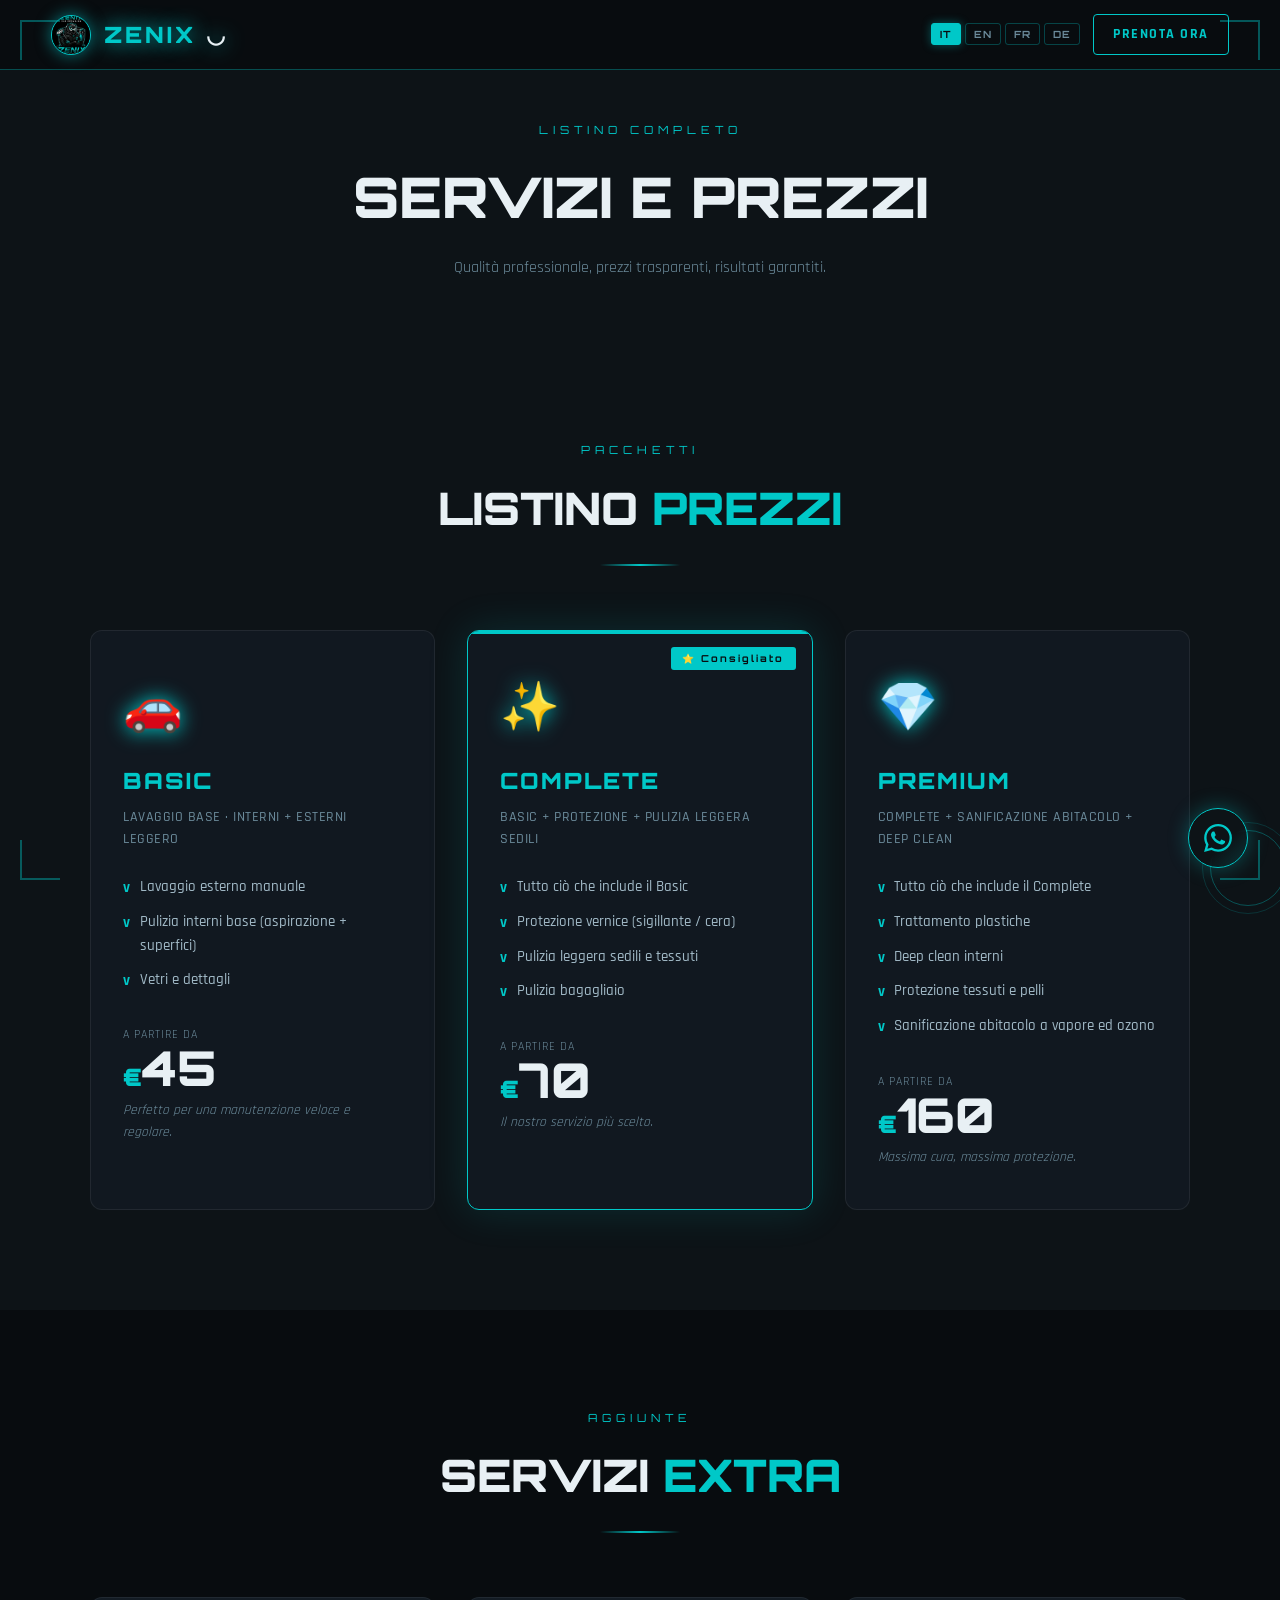
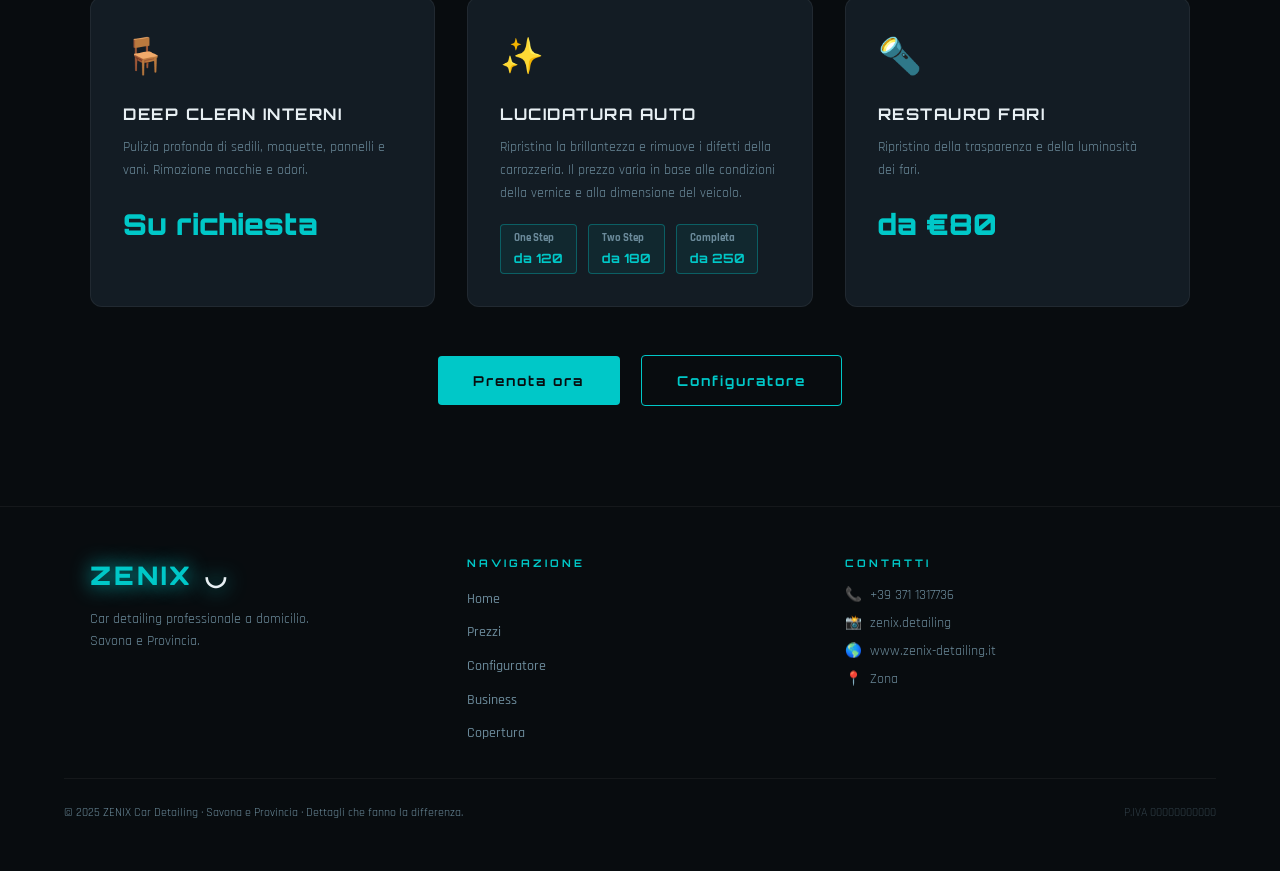
==== commit ef09c3ee: "Update services.html" ====
--- a/services.html
+++ b/services.html
@@ -182,7 +182,7 @@
     </div>
     <div class="footer-contact">
       <h4 data-i18n="footer_contact_title">Contatti</h4>
-      <div class="footer-contact-item">&#128222; <a href="tel:+393331234567">+39 333 1234567</a></div>
+      <div class="footer-contact-item">&#128222; <a href="tel:+393711317736">+39 371 1317736</a></div>
       <div class="footer-contact-item">&#128248; <a href="#">zenix.detailing</a></div>
       <div class="footer-contact-item">&#127758; <a href="#">www.zenix-detailing.it</a></div>
       <div class="footer-contact-item">&#128205; <span data-i18n="contact_zona">Savona e Provincia</span></div>
@@ -200,4 +200,4 @@
 });
 </script>
 </body>
-</html>+</html>
--- a/style.css
+++ b/style.css
@@ -627,11 +627,18 @@
 }
 
 /* ── Hero entry animations ───────────────────────────────────────────── */
-.hero-eyebrow { opacity: 0; animation: fadeUp .8s .2s forwards; }
-.hero-title   { opacity: 0; animation: fadeUp .8s .4s forwards; }
-.hero-sub     { opacity: 0; animation: fadeUp .8s .6s forwards; }
-.hero-badges  { opacity: 0; animation: fadeUp .8s .7s forwards; }
-.hero-btns    { opacity: 0; animation: fadeUp .8s .8s forwards; }
+.hero-eyebrow {font-family:'Orbitron',monospace;font-size:.75rem;letter-spacing:6px;
+    color:var(--teal);text-transform:uppercase;margin-bottom:1.5rem;
+    opacity:0;animation:fadeUp .8s .2s forwards}
+.hero-title {font-family:'Orbitron',monospace;font-size:clamp(3rem,8vw,6rem);
+    font-weight:900;line-height:1;letter-spacing:-1px;color:var(--white);
+    text-shadow:0 0 40px rgba(0,200,200,0.3);opacity:0;animation:fadeUp .8s .4s forwards}
+.hero-sub {font-size:1.2rem;color:var(--muted);margin:1.5rem 0 2.5rem;font-weight:500;
+    letter-spacing:1px;opacity:0;animation:fadeUp .8s .6s forwards}
+.hero-badges{display:flex;gap:1.5rem;justify-content:center;flex-wrap:wrap;
+    margin-bottom:2.5rem;opacity:0;animation:fadeUp .8s .7s forwards}
+.hero-btns {display:flex;gap:1rem;justify-content:center;flex-wrap:wrap;
+    opacity:0;animation:fadeUp .8s .8s forwards}
 
 .mascot-hero {
   opacity: 0;
